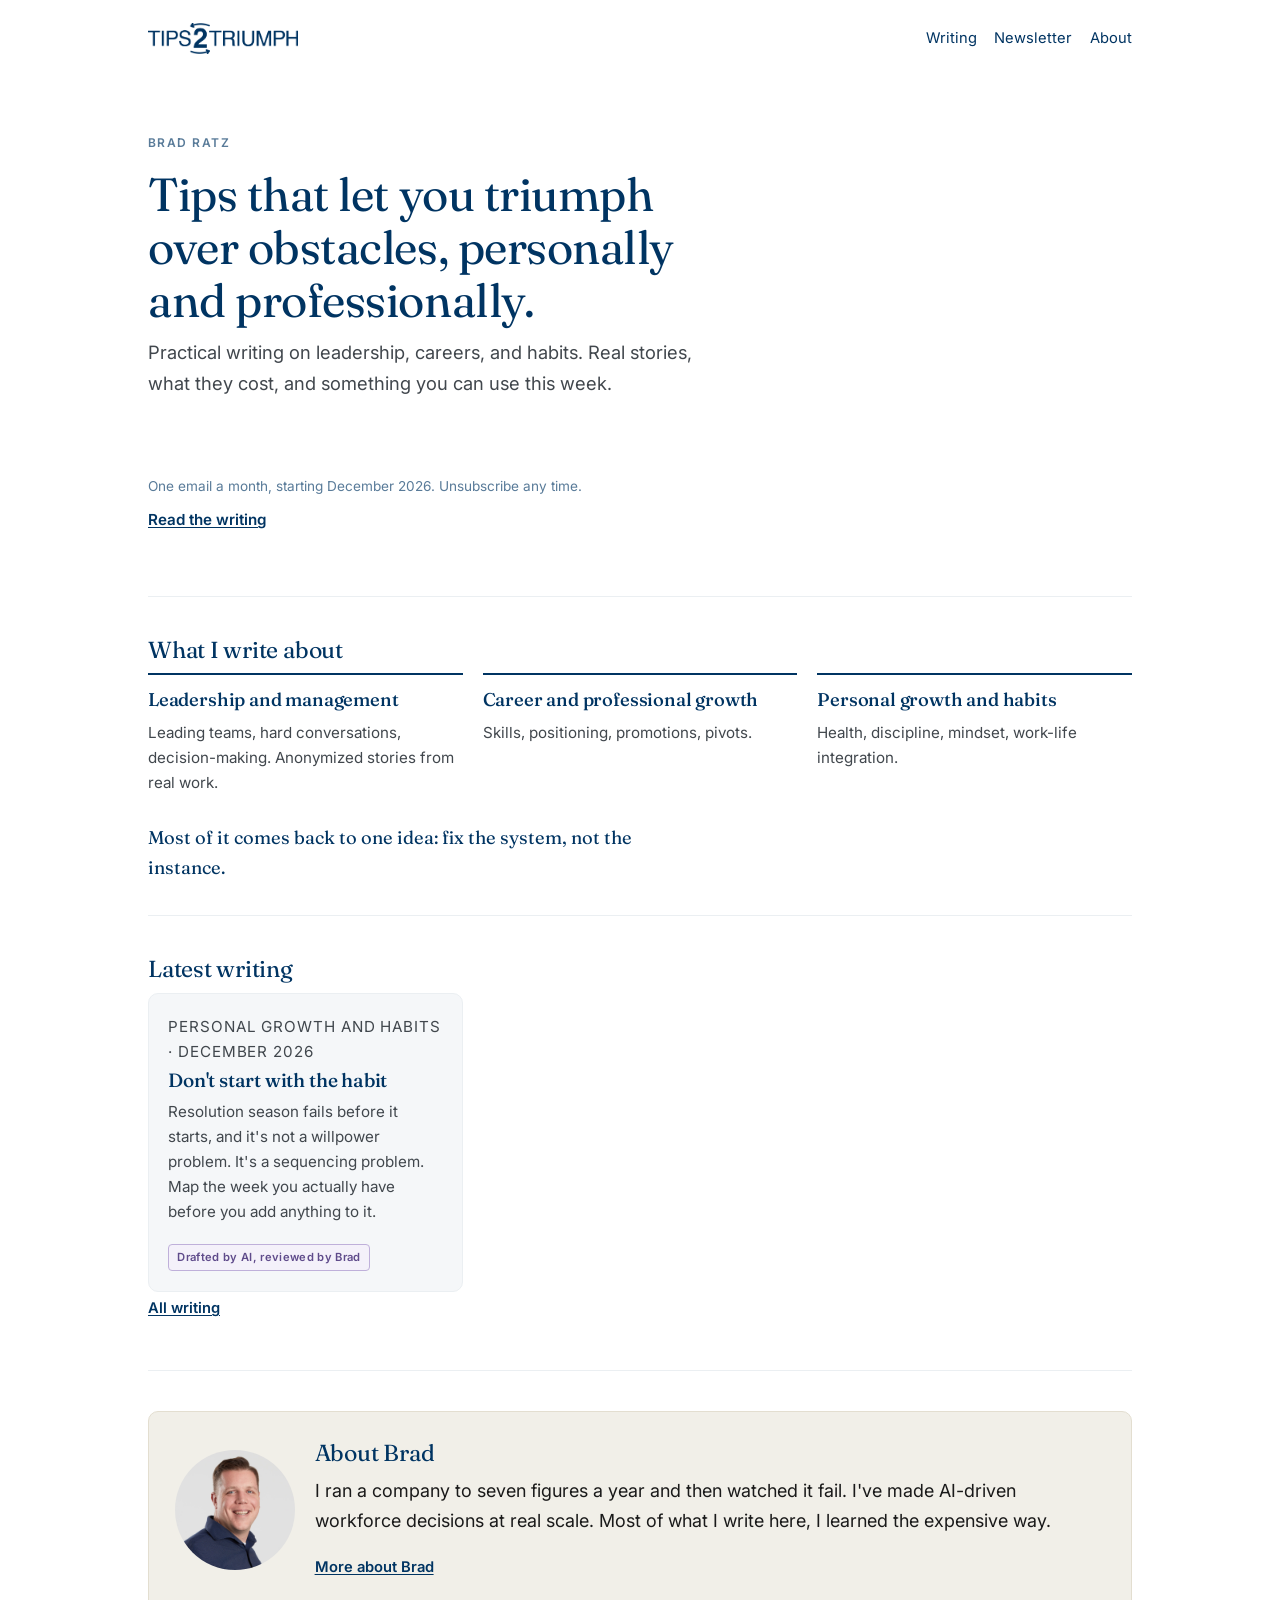
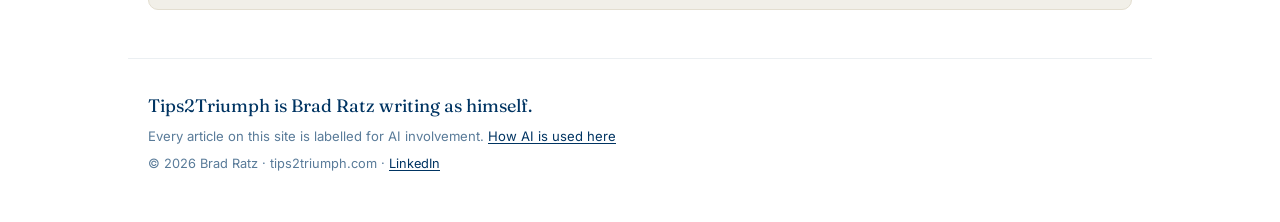
==== index.html @ cc3eb16a "Site build 2026-10-21T19:15:38Z (preview)" ====
<!doctype html>
<html lang="en">
<head>
<meta charset="utf-8">
<meta name="viewport" content="width=device-width, initial-scale=1">
<title>Tips2Triumph. Brad Ratz on leadership, careers, and habits</title>
<meta name="description" content="Practical writing on leadership, careers, and habits from Brad Ratz. Real stories, what they cost, and something you can use this week.">
<link rel="canonical" href="https://tips2triumph.com/">
<meta property="og:type" content="website">
<meta property="og:site_name" content="Tips2Triumph">
<meta property="og:title" content="Tips2Triumph. Brad Ratz on leadership, careers, and habits">
<meta property="og:description" content="Practical writing on leadership, careers, and habits from Brad Ratz. Real stories, what they cost, and something you can use this week.">
<meta property="og:url" content="https://tips2triumph.com/">
<meta property="og:image" content="https://tips2triumph.com/assets/brad.jpg">
<meta name="twitter:card" content="summary">
<link rel="preconnect" href="https://fonts.googleapis.com">
<link rel="preconnect" href="https://fonts.gstatic.com" crossorigin>
<link rel="stylesheet" href="https://fonts.googleapis.com/css2?family=Fraunces:opsz,wght@9..144,400;9..144,500&family=Inter:wght@400;500;600&display=swap">
<link rel="stylesheet" href="assets/styles.css">
<link rel="icon" href="assets/logo-mark.png">
</head>
<body>
<header class="site">
  <a class="wordmark" href="index.html" aria-label="Tips2Triumph home">
    <img src="assets/logo-wordmark.png" alt="Tips2Triumph" width="150" height="40">
  </a>
  <nav aria-label="Main"><a href="writing.html">Writing</a><a href="newsletter.html">Newsletter</a><a href="about.html">About</a></nav>
</header>
<main>
<section class="hero">
  <p class="eyebrow">Brad Ratz</p>
  <h1>Tips that let you triumph over obstacles, personally and professionally.</h1>
  <p class="lede">Practical writing on leadership, careers, and habits. Real stories, what they cost, and something you can use this week.</p>
  <div class="subscribe beehiiv"><script async src="https://subscribe-forms.beehiiv.com/v3/loader.js" data-beehiiv-form="d16bd7d5-7b3f-4de5-a151-ed9707cfc289"></script></div><p class="form-note">One email a month, starting December 2026. Unsubscribe any time.</p>
  <p class="secondary"><a href="writing.html">Read the writing</a></p>
</section>

<section class="pillars">
  <h2>What I write about</h2>
  <div class="grid3"><div class="pillar"><h3>Leadership and management</h3><p>Leading teams, hard conversations, decision-making. Anonymized stories from real work.</p></div><div class="pillar"><h3>Career and professional growth</h3><p>Skills, positioning, promotions, pivots.</p></div><div class="pillar"><h3>Personal growth and habits</h3><p>Health, discipline, mindset, work-life integration.</p></div></div>
  <p class="tagline">Most of it comes back to one idea: fix the system, not the instance.</p>
</section>

<section class="latest">
  <h2>Latest writing</h2>
  <div class="grid3"><article class="post-card" data-pillar="habits"><p class="meta">Personal growth and habits &middot; December 2026</p><h3><a href="writing/dont-start-with-the-habit.html">Don't start with the habit</a></h3><p>Resolution season fails before it starts, and it's not a willpower problem. It's a sequencing problem. Map the week you actually have before you add anything to it.</p><a class="ai-badge ai-drafted-reviewed" href="ai.html" title="AI produced the draft from my outline or notes. I reviewed and edited the whole piece and stand behind the argument. The point of view is mine; some of the words are not.">Drafted by AI, reviewed by Brad</a></article></div><p><a class="more" href="writing.html">All writing</a></p>
</section>

<section class="about-card">
  <img class="thumb" src="assets/brad.jpg" alt="Brad Ratz" width="120" height="120">
  <div>
    <h2>About Brad</h2>
    <p>I ran a company to seven figures a year and then watched it fail. I've made AI-driven workforce decisions at real scale. Most of what I write here, I learned the expensive way.</p>
    <p><a class="more" href="about.html">More about Brad</a></p>
  </div>
</section>

</main>
<footer class="site">
  <p class="foot-line">Tips2Triumph is Brad Ratz writing as himself.</p>
  <p class="foot-ai">Every article on this site is labelled for AI involvement. <a href="ai.html">How AI is used here</a></p>
  <p class="foot-meta">&copy; 2026 Brad Ratz &middot; tips2triumph.com &middot; <a href="https://www.linkedin.com/in/bradratz/" rel="me noopener">LinkedIn</a></p>
</footer>

</body>
</html>
---- assets/styles.css ----
/* Tips2Triumph. Locked design tokens from Resources/design-direction.md.
   Fraunces (headlines, 400-500) + Inter (body/UI). Brand navy #003462. Mobile-first. */

:root{
  --navy-900:#003462;
  --navy-700:#002547;
  --navy-600:#597B99;
  --navy-300:#A6B8C8;
  --navy-100:#EBEFF2;
  --navy-50:#F5F7F9;
  --warm:#F1EFE8;
  --ink:#1A1A1A;
  --muted:#41474d;
  --measure:34rem;
  --wrap:64rem;
}

*,*::before,*::after{box-sizing:border-box}
html{-webkit-text-size-adjust:100%}
body{
  margin:0;background:#fff;color:var(--ink);
  font-family:Inter,-apple-system,BlinkMacSystemFont,"Segoe UI",Roboto,Helvetica,Arial,sans-serif;
  font-size:17px;line-height:1.65;-webkit-font-smoothing:antialiased;
}
h1,h2,h3{
  font-family:Fraunces,Georgia,"Times New Roman",serif;font-weight:400;color:var(--navy-900);
  line-height:1.15;letter-spacing:-0.01em;margin:0 0 .6rem;
}
h1{font-size:2rem}
h2{font-size:1.45rem}
h3{font-size:1.15rem;font-weight:500}
p{margin:0 0 1rem}
a{color:var(--navy-900);text-decoration-thickness:1px;text-underline-offset:2px}
a:hover{color:var(--navy-700)}
code{font-size:.85em;background:var(--navy-100);padding:.1em .35em;border-radius:3px}
hr{border:0;border-top:1px solid var(--navy-300);margin:2.5rem 0}
img{max-width:100%;height:auto}
[hidden]{display:none !important}
.sr{position:absolute;width:1px;height:1px;overflow:hidden;clip:rect(0 0 0 0);white-space:nowrap}

/* header / nav */
header.site{
  display:flex;align-items:center;justify-content:space-between;gap:1rem;flex-wrap:wrap;
  max-width:var(--wrap);margin:0 auto;padding:1.4rem 1.25rem;
}
.wordmark img{display:block;width:150px;height:auto}
header.site nav{display:flex;gap:1.1rem;font-size:.92rem}
header.site nav a{color:var(--navy-900);text-decoration:none;padding:.2rem 0;border-bottom:2px solid transparent}
header.site nav a:hover{border-bottom-color:var(--navy-300)}
header.site nav a[aria-current="page"]{border-bottom-color:var(--navy-900)}
main{max-width:var(--wrap);margin:0 auto;padding:1rem 1.25rem 3rem}

/* hero */
.hero{padding:1.5rem 0 2.5rem;border-bottom:1px solid var(--navy-100)}
.eyebrow{font-size:.75rem;letter-spacing:.12em;text-transform:uppercase;color:var(--navy-600);margin-bottom:.9rem;font-weight:600}
.hero h1{font-size:2.05rem;max-width:20ch}
.lede{font-size:1.06rem;color:var(--muted);max-width:var(--measure)}
.secondary{font-size:.95rem;margin-top:.6rem}
.secondary a{font-weight:600}

/* subscribe (beehiiv renders its own form inside .subscribe) */
.subscribe{max-width:30rem;margin:1.4rem 0 .4rem;min-height:3rem}
.subscribe.big{margin-top:1.8rem}
.form-note{font-size:.85rem;color:var(--navy-600);max-width:30rem;margin:.4rem 0 0}

/* pillars */
.pillars{padding:2.5rem 0 2rem;border-bottom:1px solid var(--navy-100)}
.grid3{display:grid;gap:1.25rem}
.grid2{display:grid;gap:1.25rem}
.pillar{border-top:2px solid var(--navy-900);padding-top:.85rem}
.pillar p{font-size:.95rem;color:var(--muted);margin:0}
.tagline{font-family:Fraunces,Georgia,serif;color:var(--navy-900);font-size:1.15rem;margin:1.75rem 0 0;max-width:var(--measure)}

/* latest + archive cards */
.latest{padding:2.5rem 0 2rem;border-bottom:1px solid var(--navy-100)}
.post-card{background:var(--navy-50);border:1px solid var(--navy-100);border-radius:10px;padding:1.25rem 1.2rem}
.post-card h3{font-size:1.2rem;margin:.2rem 0 .45rem}
.post-card h3 a{text-decoration:none}
.post-card h3 a:hover{text-decoration:underline}
.post-card p{font-size:.95rem;color:var(--muted)}
.post-card .ai-badge{margin:0}
.archive{display:grid;gap:1.25rem;padding-top:1.5rem}
.more{font-weight:600;font-size:.92rem}
.meta{font-size:.78rem;letter-spacing:.06em;text-transform:uppercase;color:var(--navy-600);margin-bottom:.35rem}
.empty{color:var(--navy-600);font-style:italic}

/* home about card */
.about-card{display:grid;gap:1.25rem;background:var(--warm);border:1px solid #e3ded0;border-radius:10px;padding:1.5rem 1.35rem;margin-top:2.5rem}
.about-card .thumb{width:120px;height:120px;border-radius:50%;object-fit:cover}
.about-card p:last-child{margin-bottom:0}

/* filters */
.chips{display:flex;flex-wrap:wrap;gap:.45rem;margin:1rem 0 0}
.chip{font:inherit;font-size:.82rem;background:#fff;color:var(--navy-900);border:1px solid var(--navy-300);border-radius:999px;padding:.4rem .8rem;cursor:pointer}
.chip:hover{border-color:var(--navy-900)}
.chip.on{background:var(--navy-900);color:#fff;border-color:var(--navy-900)}

/* page heads + article */
.page-head{padding:1rem 0 1.5rem;border-bottom:1px solid var(--navy-100)}
.page-head.narrow{max-width:var(--measure);border:0;padding-bottom:.5rem}
.narrow{max-width:var(--measure)}
.past{padding-top:2rem}
.post{max-width:var(--measure);padding-top:1rem}
.post h1{font-size:1.9rem;margin-bottom:.8rem}
.post h2{font-size:1.25rem;margin-top:2rem}
.post .byline{font-size:.85rem;color:var(--navy-600);margin-bottom:1.75rem}
.post .byline .ai-badge{margin:0;vertical-align:middle}
.post blockquote{margin:1.5rem 0;padding:.2rem 0 .2rem 1.1rem;border-left:3px solid var(--navy-900);color:var(--navy-900);font-family:Fraunces,Georgia,serif;font-size:1.1rem;line-height:1.5}
.post blockquote p{margin:0}
.post ul{padding-left:1.2rem}
.try{background:var(--warm);border:1px solid #e3ded0;border-radius:10px;padding:1.2rem 1.25rem;margin:2rem 0}
.try h2{margin-top:0;font-size:1.15rem}
.try p{margin:0}
.post-sub{background:var(--navy-50);border-radius:10px;padding:1.3rem 1.25rem;margin-top:2.5rem}
.post-sub h2{margin-top:0}
.post-sub .subscribe{margin-top:.6rem}
.related{max-width:var(--wrap);padding-top:2.5rem}

/* about */
.about{display:grid;gap:1.75rem;padding-top:1.5rem}
.about-copy{max-width:var(--measure)}
.about-side{background:var(--warm);border:1px solid #e3ded0;border-radius:10px;padding:1.25rem}
.portrait{width:100%;max-width:15rem;border-radius:10px;display:block;margin-bottom:.9rem}
.side-name{font-family:Fraunces,Georgia,serif;color:var(--navy-900);font-size:1.15rem;margin:0 0 .15rem}
.side-role{font-size:.9rem;color:var(--muted);margin:0 0 .3rem}
.side-meta{font-size:.85rem;color:var(--navy-600);margin:0 0 .5rem}
.about-side p:last-child{margin-bottom:0}

/* AI labels */
.ai-badge{display:inline-block;font-size:.7rem;font-weight:600;letter-spacing:.03em;padding:.22rem .5rem;border-radius:4px;border:1px solid;text-decoration:none;margin-bottom:.5rem}
.ai-badge.human{color:#1F5C3D;border-color:#9CCBB4;background:#F0F7F3}
.ai-badge.ai-edited{color:#28506B;border-color:#A6C3D6;background:#EFF5F9}
.ai-badge.ai-drafted-reviewed{color:#5F4B8B;border-color:#BFB0DA;background:#F4F1FA}
.ai-badge.ai-drafted-checked{color:#7A5C1E;border-color:#DCC48E;background:#FBF5E9}
.ai-ladder{padding-top:.5rem;max-width:var(--measure)}
.ai-row{display:grid;gap:.5rem;padding:1.15rem 0;border-bottom:1px solid var(--navy-100)}
.ai-row p{margin:0;font-size:.95rem}
.ai-row .ai-badge{justify-self:start;margin:0}
.ai-ladder .closing{padding-top:1.5rem}
.foot-ai{font-size:.82rem;color:var(--navy-600);margin:0 0 .35rem}

/* footer */
footer.site{border-top:1px solid var(--navy-100);max-width:var(--wrap);margin:0 auto;padding:2rem 1.25rem 3rem}
.foot-line{font-family:Fraunces,Georgia,serif;color:var(--navy-900);margin-bottom:.3rem}
.foot-meta{font-size:.8rem;color:var(--navy-600);margin:0}

/* wider screens */
@media (min-width:44rem){
  body{font-size:18px}
  h1{font-size:2.6rem}
  .hero{padding:2.5rem 0 3rem}
  .hero h1{font-size:2.9rem}
  .lede{font-size:1.15rem}
  .grid3{grid-template-columns:repeat(3,1fr)}
  .grid2{grid-template-columns:1fr 1fr}
  .about-card{grid-template-columns:120px 1fr;align-items:center;padding:1.75rem 1.6rem}
  .about{grid-template-columns:16rem 1fr;align-items:start;gap:2.5rem}
  .post h1{font-size:2.4rem}
}
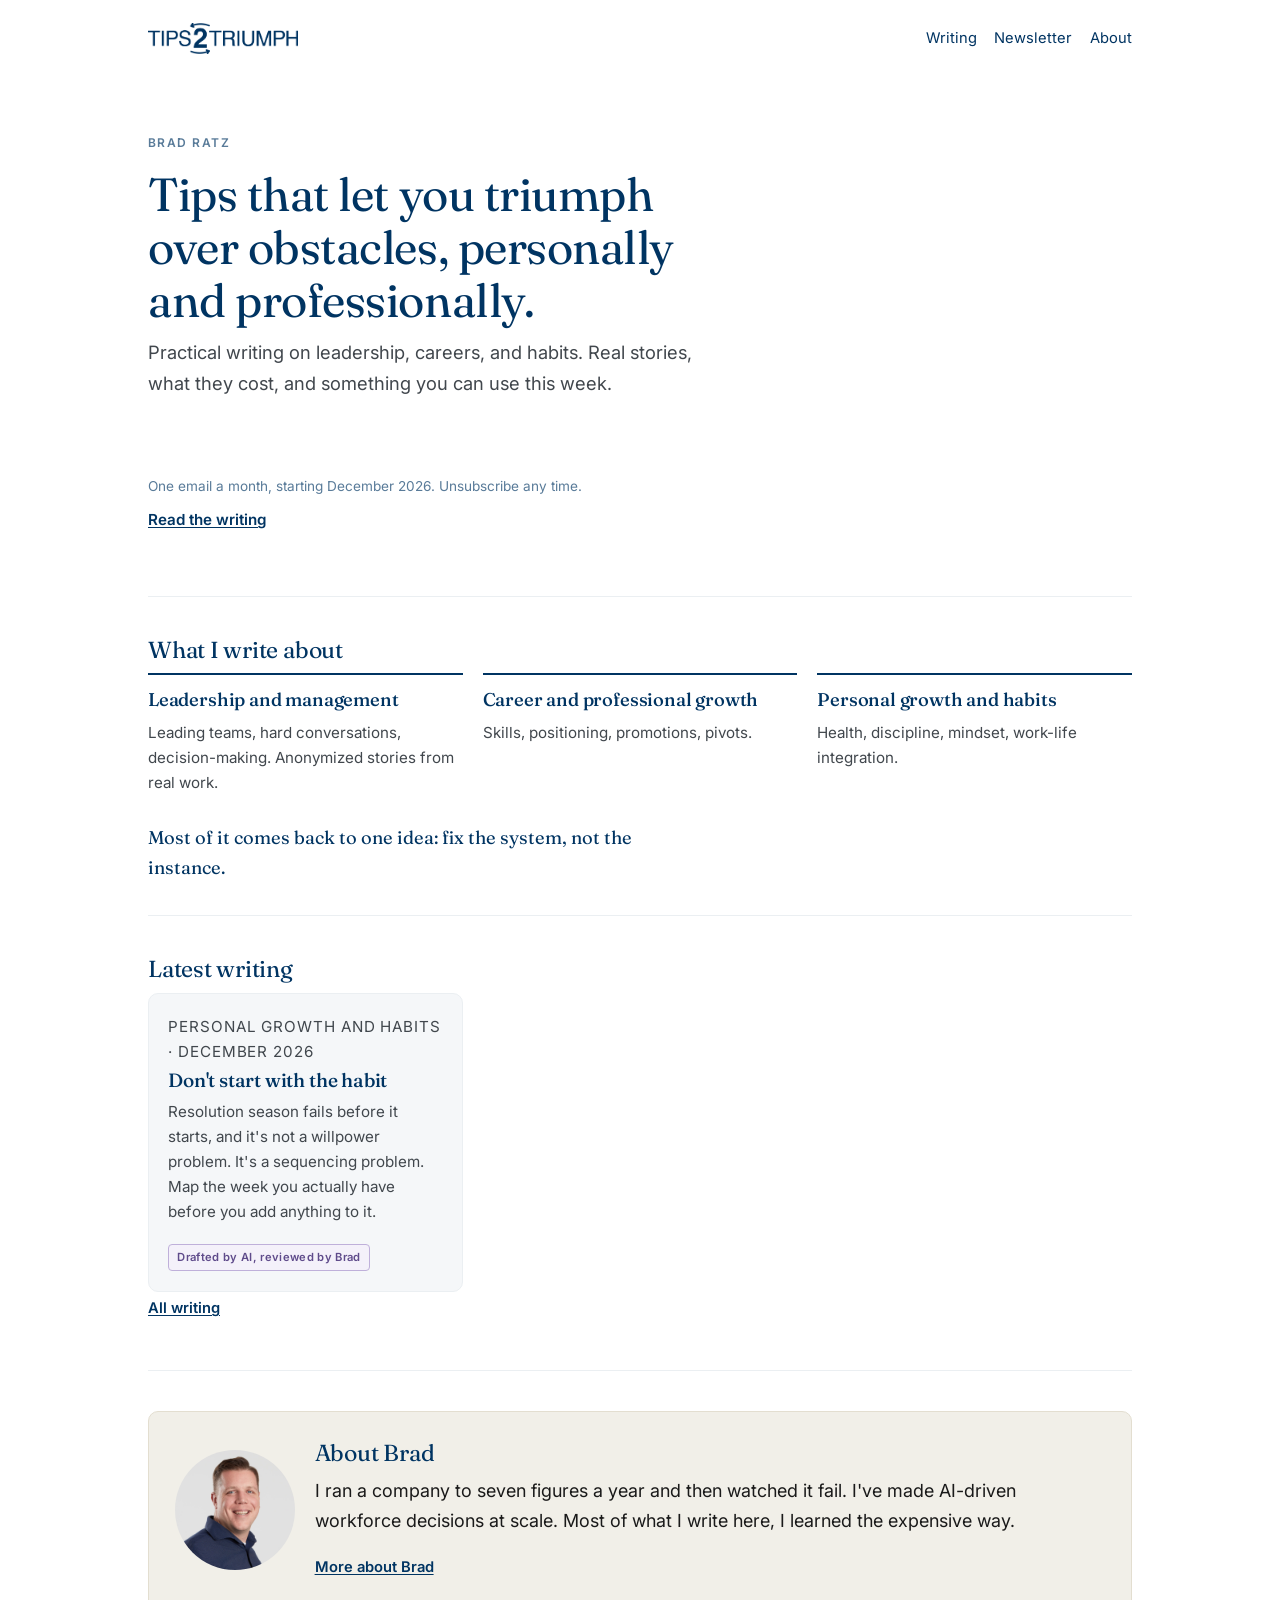
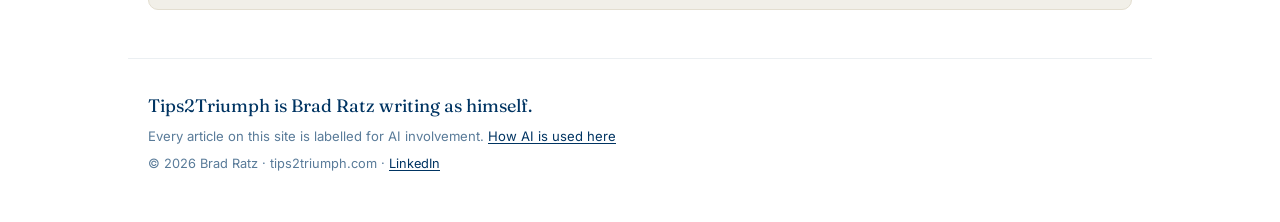
==== commit e49a0f7e: "Site build 2026-11-04T01:03:40Z (preview)" ====
--- a/index.html
+++ b/index.html
@@ -50,7 +50,7 @@
   <img class="thumb" src="assets/brad.jpg" alt="Brad Ratz" width="120" height="120">
   <div>
     <h2>About Brad</h2>
-    <p>I ran a company to seven figures a year and then watched it fail. I've made AI-driven workforce decisions at real scale. Most of what I write here, I learned the expensive way.</p>
+    <p>I ran a company to seven figures a year and then watched it fail. I've made AI-driven workforce decisions at scale. Most of what I write here, I learned the expensive way.</p>
     <p><a class="more" href="about.html">More about Brad</a></p>
   </div>
 </section>
